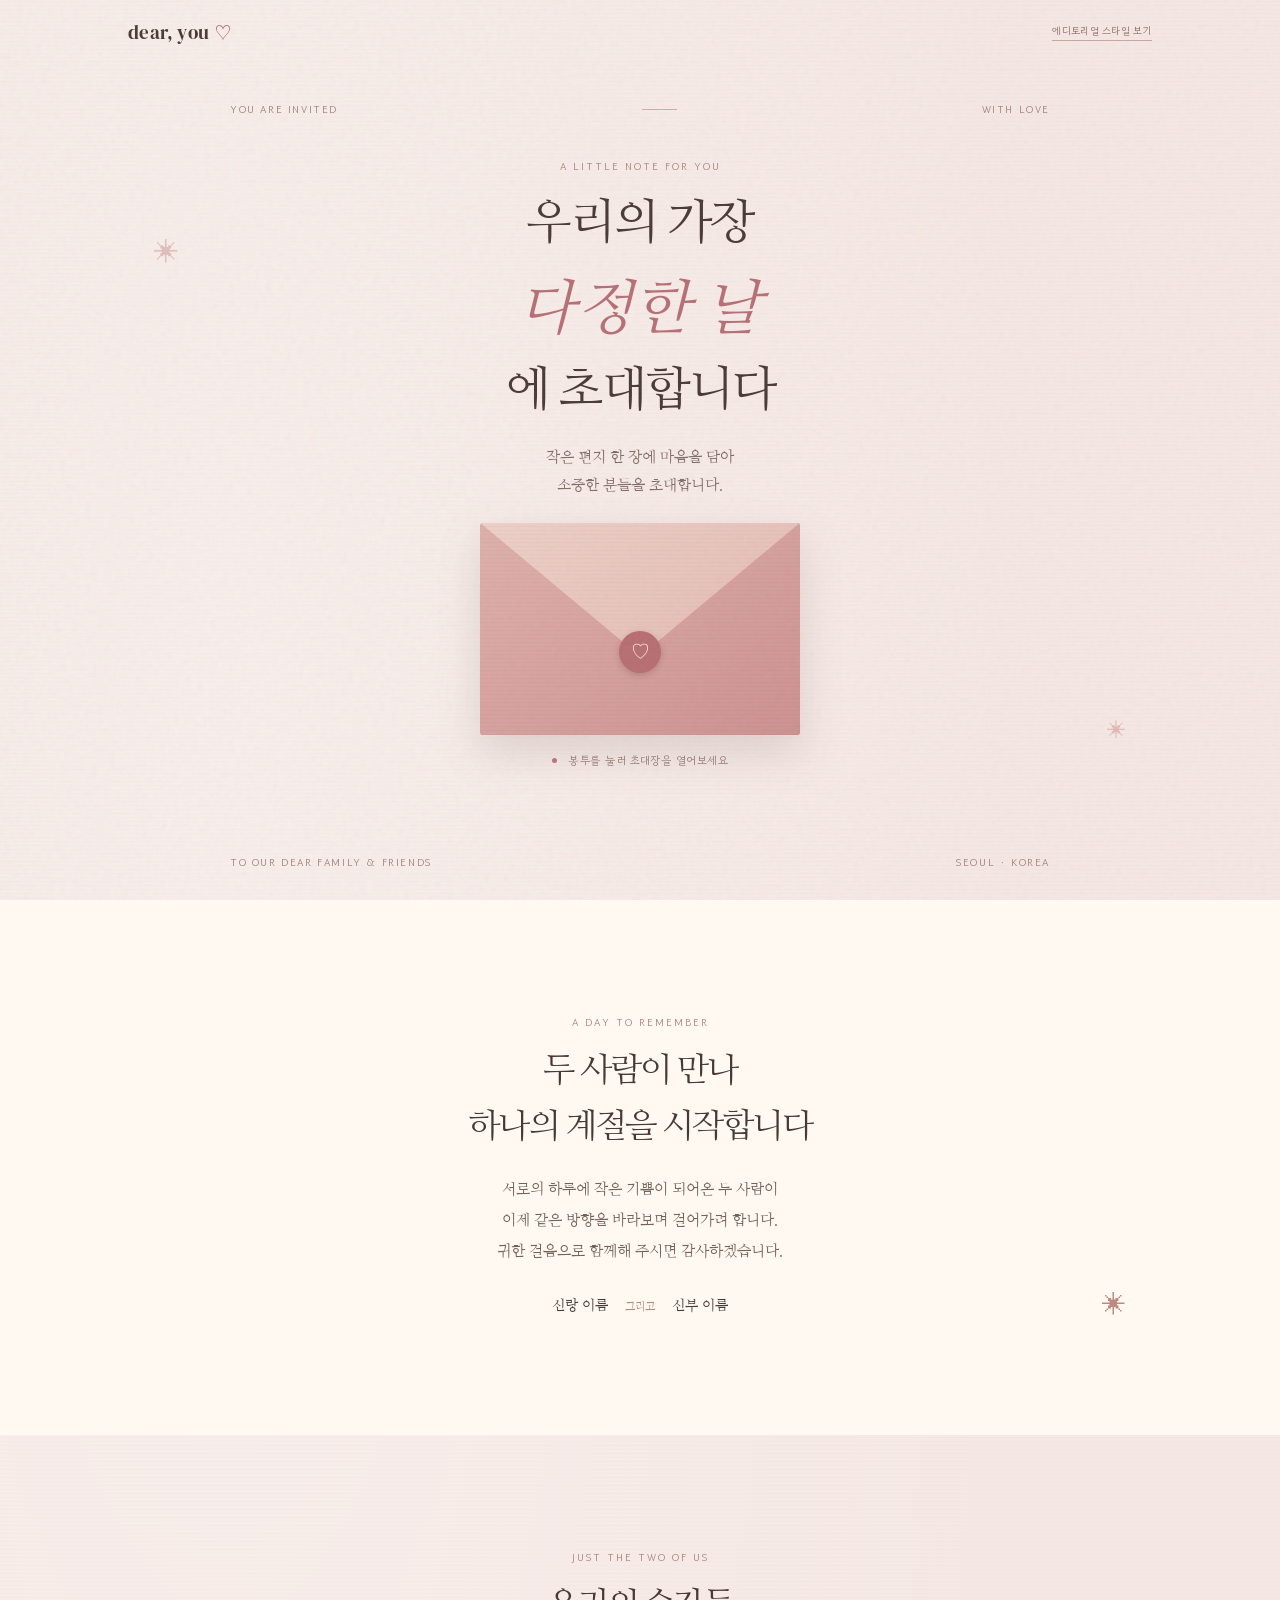
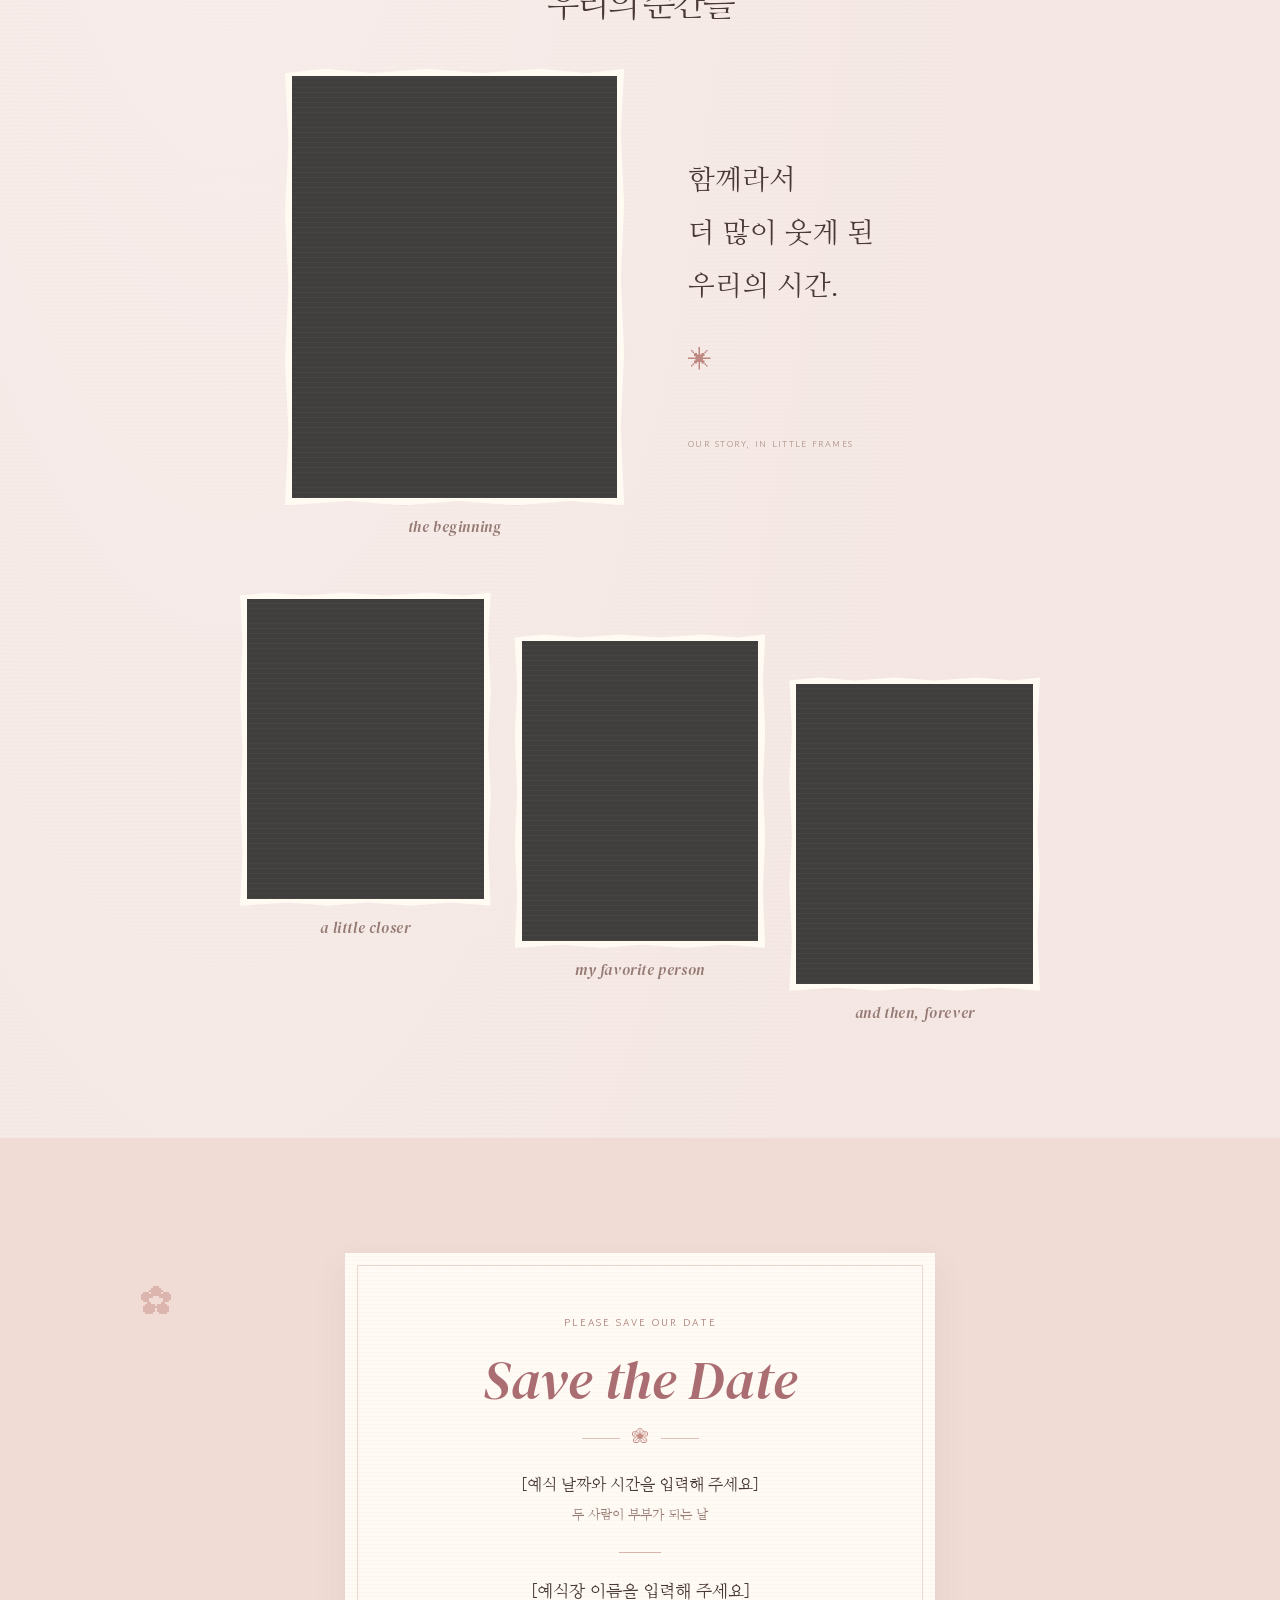
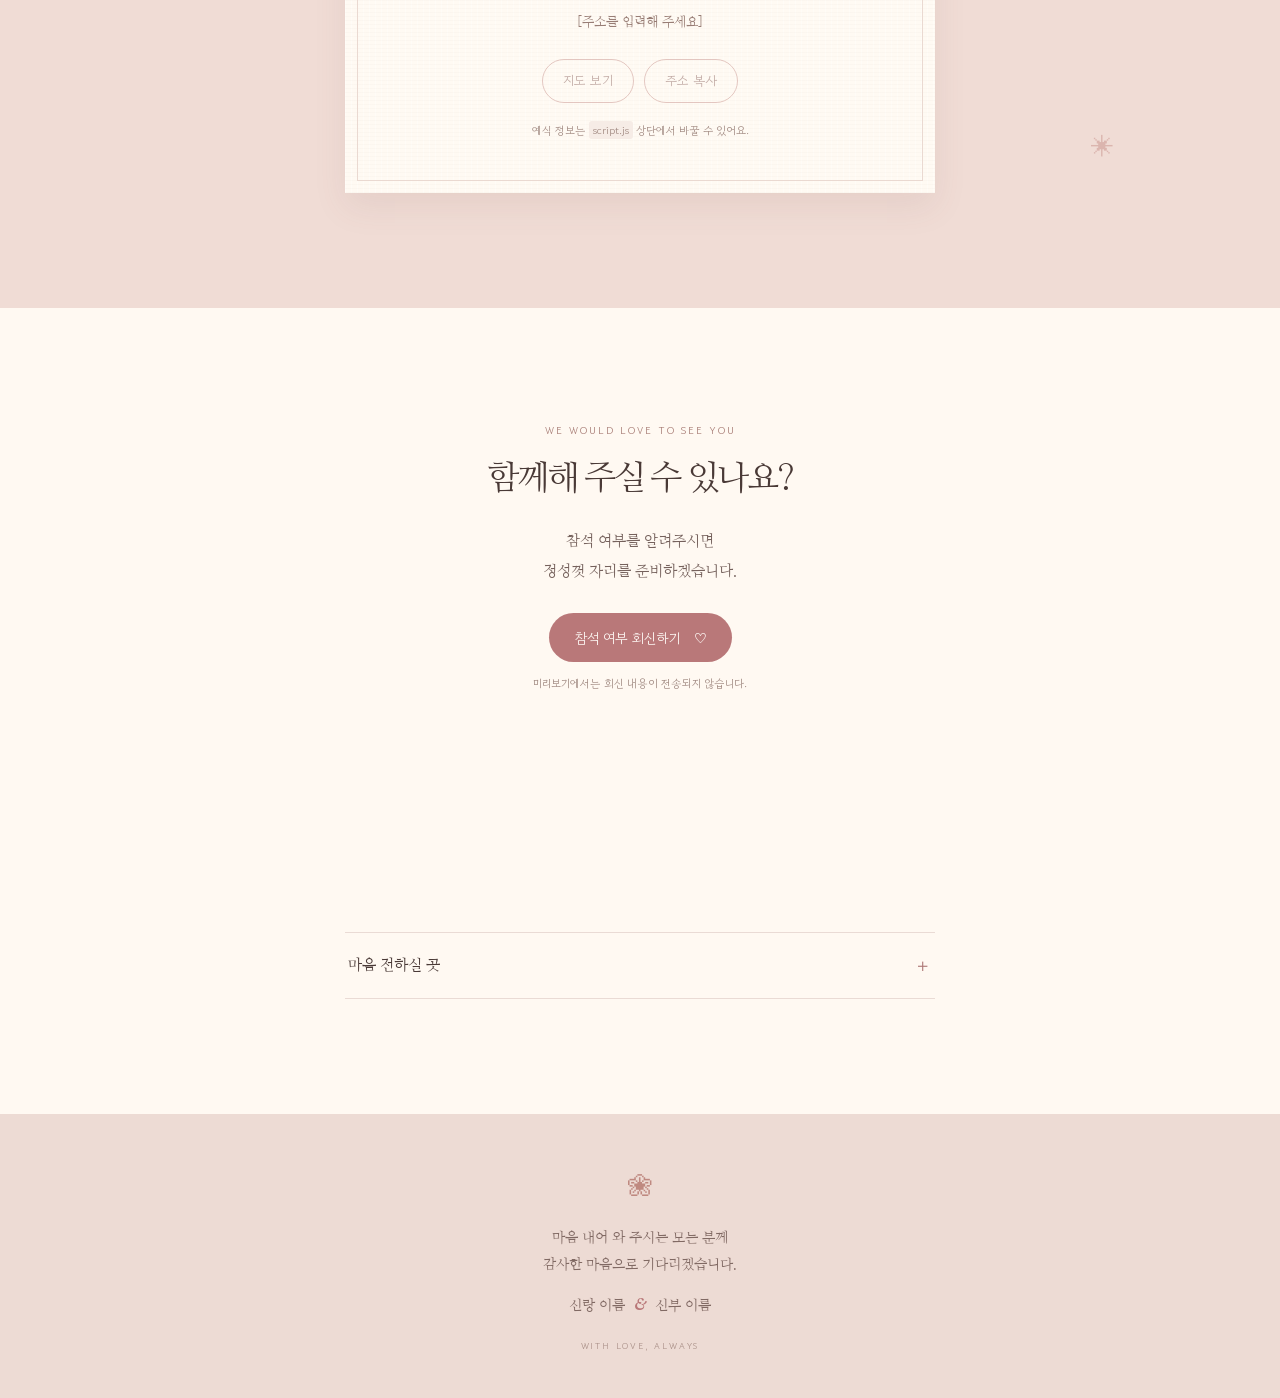
==== index.html @ 9deb5bf7 "Add wedding invitation pages" ====
<!doctype html>
<html lang="ko">
<head>
  <meta charset="utf-8">
  <meta name="viewport" content="width=device-width, initial-scale=1, viewport-fit=cover">
  <meta name="theme-color" content="#f5e8e4">
  <meta name="description" content="두 사람의 소중한 날에 초대합니다.">
  <title>우리의 결혼식에 초대합니다</title>
  <link rel="preconnect" href="https://fonts.googleapis.com">
  <link rel="preconnect" href="https://fonts.gstatic.com" crossorigin>
  <link href="https://fonts.googleapis.com/css2?family=DM+Serif+Display:ital@0;1&family=Gowun+Dodum&family=Nanum+Myeongjo:wght@400;700;800&display=swap" rel="stylesheet">
  <link rel="stylesheet" href="styles.css">
</head>
<body>
  <div class="paper-grain" aria-hidden="true"></div>
  <header class="topbar">
    <a class="wordmark" href="#top" aria-label="처음으로">dear, you <span>♡</span></a>
    <a class="style-link" href="editorial.html">에디토리얼 스타일 보기</a>
    <button class="music-toggle" type="button" aria-label="배경 음악 재생" hidden><span class="music-icon">♫</span><span class="music-label">MUSIC OFF</span></button>
  </header>

  <main id="top">
    <section class="hero" aria-labelledby="hero-title">
      <div class="hero-note"><span>YOU ARE INVITED</span><i></i><span>WITH LOVE</span></div>
      <p class="eyebrow">A LITTLE NOTE FOR YOU</p>
      <h1 id="hero-title">우리의 가장<br><em>다정한 날</em><br>에 초대합니다</h1>
      <p class="hero-copy">작은 편지 한 장에 마음을 담아<br>소중한 분들을 초대합니다.</p>

      <div class="envelope-stage">
        <button class="envelope" type="button" aria-label="봉투를 열어 초대장 보기" aria-expanded="false">
          <span class="envelope-back"></span>
          <span class="letter-card"><span class="letter-kicker">SAVE THE DATE</span><span class="letter-names">신랑 이름 <b>&</b> 신부 이름</span><span class="letter-date">날짜를 입력해 주세요</span><span class="letter-rule"></span><span class="letter-small">WE CAN'T WAIT TO SEE YOU</span></span>
          <span class="photo-scrap" aria-hidden="true"><span class="scrap-image crop crop-0"></span></span>
          <span class="envelope-front"></span>
          <span class="envelope-flap"></span>
          <span class="wax-seal" aria-hidden="true">♡</span>
        </button>
        <p class="tap-hint"><span class="tap-dot"></span> 봉투를 눌러 초대장을 열어보세요</p>
      </div>
      <div class="hero-meta"><span>TO OUR DEAR FAMILY & FRIENDS</span><span>SEOUL · KOREA</span></div>
    </section>

    <section class="intro section-pad reveal" id="invitation">
      <p class="eyebrow">A DAY TO REMEMBER</p>
      <h2>두 사람이 만나<br>하나의 계절을 시작합니다</h2>
      <p class="body-copy">서로의 하루에 작은 기쁨이 되어온 두 사람이<br class="desktop-only"> 이제 같은 방향을 바라보며 걸어가려 합니다.<br>귀한 걸음으로 함께해 주시면 감사하겠습니다.</p>
      <div class="signature"><span>신랑 이름</span><i>그리고</i><span>신부 이름</span></div>
      <span class="tiny-flower flower-one" aria-hidden="true">✳</span>
    </section>

    <section class="couple section-pad reveal" aria-label="두 사람의 사진">
      <div class="section-heading"><p class="eyebrow">JUST THE TWO OF US</p><h2>우리의 순간들</h2></div>
      <div class="photo-feature">
        <button class="photo-tile tile-one" type="button" data-photo="0" aria-label="첫 번째 사진 크게 보기"><span class="photo-frame crop crop-0"></span><span class="photo-caption">the beginning</span></button>
        <div class="photo-aside"><p>함께라서<br>더 많이 웃게 된<br>우리의 시간.</p><span class="tiny-flower" aria-hidden="true">✳</span><span class="aside-note">OUR STORY, IN LITTLE FRAMES</span></div>
      </div>
      <div class="photo-grid">
        <button class="photo-tile" type="button" data-photo="1" aria-label="두 번째 사진 크게 보기"><span class="photo-frame crop crop-1"></span><span class="photo-caption">a little closer</span></button>
        <button class="photo-tile offset" type="button" data-photo="2" aria-label="세 번째 사진 크게 보기"><span class="photo-frame crop crop-2"></span><span class="photo-caption">my favorite person</span></button>
        <button class="photo-tile photo-wide" type="button" data-photo="3" aria-label="네 번째 사진 크게 보기"><span class="photo-frame crop crop-3"></span><span class="photo-caption">and then, forever</span></button>
      </div>
    </section>

    <section class="date-section section-pad reveal" aria-labelledby="date-title">
      <div class="date-paper">
        <p class="eyebrow">PLEASE SAVE OUR DATE</p>
        <h2 id="date-title">Save the Date</h2>
        <span class="ornament-line"><i></i> ❀ <i></i></span>
        <p class="date-value">[예식 날짜와 시간을 입력해 주세요]</p>
        <p class="date-sub">두 사람이 부부가 되는 날</p>
        <div class="date-divider"></div>
        <p class="venue-name">[예식장 이름을 입력해 주세요]</p>
        <p class="venue-address">[주소를 입력해 주세요]</p>
        <div class="button-row">
          <a class="pill-button map-link" href="#" target="_blank" rel="noreferrer" aria-disabled="true">지도 보기</a>
          <button class="pill-button copy-address" type="button" disabled>주소 복사</button>
        </div>
        <p class="edit-hint">예식 정보는 <code>script.js</code> 상단에서 바꿀 수 있어요.</p>
      </div>
      <span class="floating-petal petal-a" aria-hidden="true">✿</span><span class="floating-petal petal-b" aria-hidden="true">✳</span>
    </section>

    <section class="rsvp-section section-pad reveal">
      <p class="eyebrow">WE WOULD LOVE TO SEE YOU</p>
      <h2>함께해 주실 수 있나요?</h2>
      <p class="body-copy">참석 여부를 알려주시면<br>정성껏 자리를 준비하겠습니다.</p>
      <button class="rsvp-button" type="button" id="rsvp-open">참석 여부 회신하기 <span>♡</span></button>
      <p class="demo-note">미리보기에서는 회신 내용이 전송되지 않습니다.</p>
    </section>

    <section class="account-section section-pad reveal">
      <details class="account-details">
        <summary><span>마음 전하실 곳</span><span class="plus" aria-hidden="true">＋</span></summary>
        <p>계좌 정보가 필요하면 <code>script.js</code>의 안내 문구를 수정해 추가해 주세요.</p>
      </details>
    </section>
  </main>

  <footer class="footer"><span class="footer-flower" aria-hidden="true">❀</span><p>마음 내어 와 주시는 모든 분께<br>감사한 마음으로 기다리겠습니다.</p><span class="footer-names">신랑 이름 <i>&</i> 신부 이름</span><small>WITH LOVE, ALWAYS</small></footer>

  <dialog class="rsvp-dialog" aria-labelledby="rsvp-title">
    <form method="dialog" class="dialog-card"><button class="dialog-close" aria-label="닫기">×</button><p class="eyebrow">A LITTLE REPLY</p><h2 id="rsvp-title">참석 여부를 알려주세요</h2><label>성함<input name="guest" autocomplete="name" placeholder="이름을 입력해 주세요"></label><fieldset><legend>참석 여부</legend><label class="radio-label"><input type="radio" name="attending" value="참석" checked> 참석할게요</label><label class="radio-label"><input type="radio" name="attending" value="불참"> 마음만 함께할게요</label></fieldset><label>전하고 싶은 말 <textarea name="note" rows="3" placeholder="축하 인사를 남겨주세요 (선택)"></textarea></label><button class="rsvp-button dialog-submit" value="submit">미리보기 회신 확인</button><p class="dialog-demo">데모 화면입니다. 작성한 내용은 저장되거나 전송되지 않아요.</p></form>
  </dialog>

  <dialog class="lightbox" aria-label="사진 크게 보기"><button class="lightbox-close" aria-label="사진 닫기">×</button><div class="lightbox-photo crop" aria-hidden="true"></div><p class="lightbox-caption"></p></dialog>
  <div class="toast" role="status" aria-live="polite"></div>
  <script src="script.js"></script>
</body>
</html>
---- styles.css ----
:root{--rose:#d8a7a6;--rose-deep:#bb777a;--rose-light:#f5e8e4;--paper:#fffaf3;--ink:#493936;--muted:#8d7770;--line:#e8d4cc;--serif:"Nanum Myeongjo","Gowun Batang",Georgia,serif;--sans:"Gowun Dodum",sans-serif;--display:"DM Serif Display","Nanum Myeongjo",Georgia,serif}*{box-sizing:border-box}html{scroll-behavior:smooth;scroll-padding-top:80px}body{margin:0;background:var(--rose-light);color:var(--ink);font-family:var(--serif);font-size:16px;line-height:1.8;overflow-x:hidden}.paper-grain{position:fixed;inset:0;z-index:10;pointer-events:none;opacity:.12;background-image:url("data:image/svg+xml,%3Csvg viewBox='0 0 180 180' xmlns='http://www.w3.org/2000/svg'%3E%3Cfilter id='n'%3E%3CfeTurbulence type='fractalNoise' baseFrequency='.8' numOctaves='3' stitchTiles='stitch'/%3E%3C/filter%3E%3Crect width='100%25' height='100%25' filter='url(%23n)' opacity='.25'/%3E%3C/svg%3E")}.topbar{height:64px;max-width:1080px;margin:auto;padding:0 28px;display:flex;align-items:center;justify-content:space-between}.wordmark{color:var(--ink);text-decoration:none;font-family:var(--display);font-size:19px;letter-spacing:.02em}.wordmark span{color:var(--rose-deep)}.music-toggle{background:none;border:0;color:var(--ink);font:11px var(--sans);letter-spacing:.1em;cursor:pointer}.music-icon{font-size:17px;margin-right:7px}.hero{min-height:calc(100svh - 64px);padding:52px 24px 30px;display:flex;align-items:center;flex-direction:column;text-align:center;position:relative;overflow:hidden}.hero:before,.hero:after{content:"✳";position:absolute;color:#c78683;opacity:.45;font-size:25px}.hero:before{top:20%;left:12%}.hero:after{right:12%;bottom:18%;font-size:19px}.hero-note,.hero-meta{width:min(100%,820px);display:flex;justify-content:space-between;color:#9b7973;font:10px var(--sans);letter-spacing:.16em}.hero-note i{width:35px;border-bottom:1px solid #d3aaa2;align-self:center}.eyebrow{margin:0 0 13px;color:#a77c75;font:10px var(--sans);letter-spacing:.2em}.hero>.eyebrow{margin-top:42px}.hero h1{font-size:clamp(29px,5vw,48px);font-weight:400;line-height:1.55;margin:0;letter-spacing:-.055em}.hero h1 em{font-family:var(--display);font-weight:400;color:#b66f75;font-size:1.25em;letter-spacing:.01em}.hero-copy{font-size:15px;color:#816b65;margin:15px 0 22px;line-height:1.9}.envelope-stage{width:min(100%,420px);perspective:1000px}.envelope{width:min(82vw,320px);height:212px;margin:auto;position:relative;display:block;background:none;border:0;padding:0;cursor:pointer;filter:drop-shadow(0 17px 21px rgba(88,53,47,.15));transform-style:preserve-3d}.envelope-back,.envelope-front,.envelope-flap,.letter-card{position:absolute;inset:0;border-radius:3px}.envelope-back{background:#dcaeaa}.envelope-back:after{content:"";position:absolute;inset:9px;border:1px solid rgba(255,250,243,.48)}.envelope-front{background:#d49d9c;clip-path:none;z-index:3;transition:transform .65s ease,opacity .45s}.envelope-flap{background:#e8c2ba;clip-path:polygon(0 0,100% 0,50% 63%);transform-origin:top;transition:transform .95s cubic-bezier(.2,.75,.2,1);z-index:4;backface-visibility:hidden}.letter-card{inset:10px 12px 17px;background:var(--paper);display:flex;align-items:center;justify-content:center;flex-direction:column;z-index:2;transition:transform 1.2s cubic-bezier(.2,.75,.2,1);box-shadow:0 2px 6px #79565215}.letter-card:before{content:"";position:absolute;inset:9px;border:1px solid #ead8cf}.letter-kicker,.letter-small{font:9px var(--sans);letter-spacing:.2em;color:#a77c75}.letter-names{font-size:20px;margin:10px 0 3px}.letter-names b{font-family:var(--display);font-weight:400;color:var(--rose-deep);padding:0 6px}.letter-date{font-size:12px;color:#8d7770}.letter-small{margin-top:10px;font-size:8px}.wax-seal{position:absolute;z-index:5;left:50%;top:61%;transform:translate(-50%,-50%);width:42px;height:42px;border-radius:50%;display:grid;place-items:center;background:#b76e72;color:#f7e1d7;box-shadow:0 2px 6px #633d3a45;font-size:19px;transition:opacity .3s,transform .6s}.envelope.is-open .envelope-flap{transform:rotateX(180deg);z-index:1}.envelope.is-open .envelope-front{transform:translateY(90%);opacity:0}.envelope.is-open .letter-card{transform:translateY(-115px);transition-delay:.35s}.envelope.is-open .wax-seal{opacity:0;transform:translate(-50%,-50%) scale(.5)}.tap-hint{margin:17px 0 0;font:11px var(--sans);color:#967a73;letter-spacing:.04em}.tap-dot{display:inline-block;width:5px;height:5px;border-radius:50%;background:#bb777a;margin:0 8px 2px 0;animation:pulse 1.8s infinite}.hero-meta{margin-top:auto;padding-top:28px}.section-pad{padding:100px 24px}.intro{text-align:center;background:#fff9f2;position:relative}.intro h2,.section-heading h2,.rsvp-section h2{font-size:clamp(23px,4vw,34px);font-weight:400;line-height:1.65;letter-spacing:-.06em;margin:0 0 20px}.body-copy{color:#75615c;font-size:15px;line-height:2.05;margin:0}.signature{display:flex;justify-content:center;gap:17px;align-items:center;margin-top:27px;font-size:14px}.signature i{font-style:normal;color:#b58a81;font-size:11px}.tiny-flower{color:#bd8981;font-size:24px}.flower-one{position:absolute;right:12%;bottom:20%}.couple{max-width:950px;margin:auto}.section-heading{text-align:center;margin-bottom:35px}.photo-feature{display:grid;grid-template-columns:1.05fr .95fr;align-items:center;gap:9%;max-width:710px;margin:0 auto 55px}.photo-tile{border:0;background:none;padding:0;text-align:left;color:inherit;cursor:zoom-in;min-width:0}.photo-frame{display:block;aspect-ratio:4/5.15;overflow:hidden;background-color:#403f3d;box-shadow:0 8px 22px #664a4520;transition:transform .55s cubic-bezier(.2,.75,.2,1),box-shadow .55s}.photo-tile:hover .photo-frame{transform:translateY(-5px) rotate(-.5deg);box-shadow:0 14px 28px #664a4530}.crop{background-image:url("assets/couple-booth.png");background-repeat:no-repeat;background-size:220% 241%}.crop-0{background-position:7% 11%}.crop-1{background-position:93% 11%}.crop-2{background-position:7% 91%}.crop-3{background-position:93% 91%}.photo-caption{display:block;text-align:center;padding-top:11px;color:#957a74;font:italic 15px var(--display);letter-spacing:.04em}.photo-aside{position:relative;align-self:center;padding:25px 0}.photo-aside p{font-size:clamp(20px,3vw,28px);line-height:1.9;margin:0}.photo-aside .tiny-flower{display:block;margin-top:26px}.aside-note{display:block;margin-top:55px;color:#a78b82;font:9px var(--sans);letter-spacing:.14em}.photo-grid{display:grid;grid-template-columns:1fr 1fr 1fr;gap:24px;align-items:start;max-width:800px;margin:auto}.photo-grid .photo-frame{aspect-ratio:4/5}.photo-grid .offset{margin-top:42px}.photo-grid .photo-wide{margin-top:85px}.date-section{position:relative;background:#f0dcd5;overflow:hidden}.date-paper{max-width:590px;margin:auto;padding:60px 25px 55px;text-align:center;background:var(--paper);position:relative;box-shadow:0 14px 32px #77514917}.date-paper:before{content:"";position:absolute;inset:12px;border:1px solid #ead9d1;pointer-events:none}.date-paper .eyebrow{margin-top:2px}.date-paper h2{font:italic clamp(35px,7vw,54px) var(--display);color:#aa6d72;margin:0 0 6px}.ornament-line{display:flex;justify-content:center;align-items:center;gap:12px;color:#c38c84;font-size:17px}.ornament-line i{width:38px;border-top:1px solid #dec2b9}.date-value{font-size:16px;margin:18px 0 4px}.date-sub{font-size:13px;color:#987d75;margin:0}.date-divider{width:42px;border-top:1px solid #d8b6ad;margin:24px auto}.venue-name{font-size:17px;margin:0 0 4px}.venue-address{font-size:13px;color:#987d75;margin:0}.button-row{display:flex;justify-content:center;gap:10px;margin:24px 0 0}.pill-button{display:inline-grid;place-items:center;min-height:44px;padding:0 20px;border:1px solid #c8948e;border-radius:99px;background:transparent;color:#875f5b;font:13px var(--sans);text-decoration:none;cursor:pointer}.pill-button:hover:not(:disabled){background:#f5e8e4}.pill-button:disabled,.pill-button[aria-disabled=true]{opacity:.5;cursor:not-allowed}.pill-button[aria-disabled=true]{pointer-events:none}.edit-hint{margin:19px 0 0;color:#a38c84;font:11px var(--sans)}code{font:inherit;background:#f6ece6;padding:1px 4px;border-radius:3px}.floating-petal{position:absolute;color:#c28780;opacity:.45;font-size:32px}.petal-a{left:11%;top:18%}.petal-b{right:13%;bottom:18%;font-size:23px}.rsvp-section{text-align:center;background:#fff9f2}.rsvp-section .body-copy{margin:0 auto 25px}.rsvp-button{min-height:49px;padding:0 25px;border:0;border-radius:99px;background:#b97879;color:#fffaf6;font:14px var(--sans);cursor:pointer;transition:background .2s,transform .2s}.rsvp-button:hover{background:#a7656c;transform:translateY(-2px)}.rsvp-button span{padding-left:9px}.demo-note,.dialog-demo{font:11px var(--sans);color:#a18a82;margin-top:13px}.account-section{padding-top:0;background:#fff9f2}.account-details{max-width:590px;margin:auto;border-top:1px solid #eadbd5;border-bottom:1px solid #eadbd5}.account-details summary{list-style:none;display:flex;justify-content:space-between;align-items:center;padding:18px 3px;cursor:pointer;font-size:15px}.account-details summary::-webkit-details-marker{display:none}.account-details .plus{color:#ad7775;font:20px var(--sans);transition:transform .25s}.account-details[open] .plus{transform:rotate(45deg)}.account-details p{margin:0;padding:0 3px 20px;color:#806d66;font-size:14px}.footer{text-align:center;padding:52px 24px 45px;background:#eddbd4;color:#806963}.footer-flower{display:block;color:#bf8980;font-size:25px}.footer p{font-size:14px;line-height:1.9}.footer-names{display:block;margin-top:14px;font-size:14px}.footer-names i{font:italic 17px var(--display);color:#b97879;padding:0 5px}.footer small{display:block;margin-top:20px;font:9px var(--sans);letter-spacing:.2em;color:#a68c84}.reveal{opacity:0;transform:translateY(22px);transition:opacity .8s ease,transform .8s cubic-bezier(.2,.7,.25,1)}.reveal.visible{opacity:1;transform:none}.rsvp-dialog,.lightbox{border:0;padding:0;background:transparent;max-width:min(92vw,480px);width:100%;overflow:visible}.rsvp-dialog::backdrop,.lightbox::backdrop{background:#332522a8;backdrop-filter:blur(4px)}.dialog-card{background:var(--paper);padding:38px 30px 28px;position:relative;box-shadow:0 20px 60px #20110f45}.dialog-card h2{text-align:center;font-size:23px;font-weight:400;margin:0 0 24px}.dialog-card>.eyebrow{text-align:center}.dialog-close,.lightbox-close{position:absolute;right:15px;top:10px;border:0;background:none;color:#856c66;font-size:28px;cursor:pointer}.dialog-card>label{display:block;font-size:13px;color:#785f59;margin:14px 0}.dialog-card input:not([type=radio]),.dialog-card textarea{display:block;width:100%;margin-top:7px;border:1px solid #e3d0c8;background:#fffdf9;padding:12px;font:14px var(--sans);color:var(--ink);border-radius:2px}.dialog-card fieldset{border:0;padding:0;margin:16px 0}.dialog-card legend{font-size:13px;margin-bottom:8px}.radio-label{font:13px var(--sans);margin-right:15px;white-space:nowrap}.radio-label input{accent-color:#b97879}.dialog-submit{width:100%;margin-top:7px}.dialog-demo{text-align:center;margin-bottom:0}.lightbox{max-width:min(88vw,520px);color:#fff;text-align:center}.lightbox-photo{aspect-ratio:4/5.15;box-shadow:0 10px 50px #0007}.lightbox-close{color:white;right:-8px;top:-42px}.lightbox-caption{font:italic 18px var(--display);margin:11px 0}.toast{position:fixed;z-index:20;bottom:24px;left:50%;transform:translate(-50%,12px);background:#4e3a37;color:#fff8f2;padding:10px 17px;border-radius:99px;font:13px var(--sans);opacity:0;pointer-events:none;transition:.25s}.toast.show{opacity:1;transform:translate(-50%,0)}
@keyframes pulse{50%{opacity:.35;transform:scale(.75)}}
@media(min-width:900px){.hero{padding-top:38px}.section-pad{padding-top:115px;padding-bottom:115px}}
@media(max-width:600px){.topbar{height:56px;padding:0 20px}.hero{min-height:calc(100svh - 56px);padding:28px 18px 20px}.hero-note,.hero-meta{font-size:8px;letter-spacing:.12em}.hero>.eyebrow{margin-top:31px}.hero h1{font-size:30px}.hero-copy{font-size:14px;margin:12px 0 19px}.envelope{height:190px;width:min(83vw,300px)}.envelope.is-open .letter-card{transform:translateY(-105px)}.hero:before{left:5%;top:22%}.hero:after{right:7%;bottom:16%}.section-pad{padding:76px 22px}.intro h2,.section-heading h2,.rsvp-section h2{font-size:25px}.body-copy{font-size:14px}.photo-feature{grid-template-columns:1fr .8fr;gap:8%;margin-bottom:38px}.photo-aside{padding:8px 0}.photo-aside p{font-size:19px}.aside-note{font-size:8px;letter-spacing:.08em;margin-top:37px}.photo-grid{gap:12px}.photo-grid .offset{margin-top:24px}.photo-grid .photo-wide{margin-top:53px}.photo-caption{font-size:13px;padding-top:8px}.date-section{padding-left:18px;padding-right:18px}.date-paper{padding:49px 21px 43px}.date-value{font-size:14px}.venue-name{font-size:15px}.floating-petal{font-size:22px}.petal-a{left:4%}.petal-b{right:4%}.rsvp-section{padding-bottom:58px}.account-section{padding-top:0}.dialog-card{padding:35px 22px 25px}.radio-label{margin-right:7px;font-size:12px}}
@media(prefers-reduced-motion:reduce){*,*::before,*::after{scroll-behavior:auto!important;animation-duration:.01ms!important;animation-iteration-count:1!important;transition-duration:.01ms!important}.reveal{opacity:1;transform:none}}

/* Paper stock, rough print edges, and the little photo keepsake */
.paper-grain{opacity:.22}
body{background-image:radial-gradient(ellipse at 18% 16%,rgba(255,255,255,.28),transparent 55%),repeating-linear-gradient(0deg,rgba(135,96,85,.018) 0 1px,transparent 1px 4px)}
.envelope-back{background-color:#dcaeaa;background-image:repeating-linear-gradient(0deg,rgba(108,71,67,.035) 0 1px,transparent 1px 4px),linear-gradient(145deg,#e5beb8,#d39b98)}
.envelope-front{background-color:#d49d9c;background-image:repeating-linear-gradient(0deg,rgba(108,71,67,.035) 0 1px,transparent 1px 4px),linear-gradient(145deg,#dfb0ac,#cc918f)}
.envelope-flap{background-image:repeating-linear-gradient(0deg,rgba(108,71,67,.035) 0 1px,transparent 1px 4px),linear-gradient(145deg,#edd0c7,#e1b5af)}
.letter-card,.date-paper{background-color:var(--paper);background-image:repeating-linear-gradient(0deg,rgba(123,88,77,.025) 0 1px,transparent 1px 4px),repeating-linear-gradient(90deg,rgba(255,255,255,.35) 0 1px,transparent 1px 6px)}
.photo-frame{position:relative;border:7px solid #fffaf2;clip-path:polygon(0 1%,12% 0,26% 1%,42% 0,58% 1%,75% 0,89% 1%,100% 0,99% 15%,100% 31%,99% 48%,100% 65%,99% 82%,100% 100%,84% 99%,68% 100%,51% 99%,35% 100%,19% 99%,0 100%,1% 83%,0 67%,1% 50%,0 33%,1% 17%)}
.photo-frame::after{content:"";position:absolute;inset:0;pointer-events:none;opacity:.16;background:repeating-linear-gradient(0deg,rgba(255,248,231,.18) 0 1px,transparent 1px 5px);mix-blend-mode:screen}
.photo-scrap{position:absolute;z-index:6;left:35%;top:20px;width:114px;height:142px;padding:7px;background-color:#fffaf1;background-image:repeating-linear-gradient(0deg,rgba(123,88,77,.035) 0 1px,transparent 1px 4px);clip-path:polygon(2% 1%,17% 0,31% 2%,45% 0,59% 1%,74% 0,100% 1%,98% 16%,100% 31%,98% 47%,100% 63%,98% 79%,100% 100%,83% 98%,67% 100%,51% 98%,35% 100%,19% 98%,0 100%,2% 83%,0 67%,2% 51%,0 35%,2% 18%);opacity:0;transform:translate(-50%,34px) rotate(-7deg) scale(.76);transition:opacity .45s ease,transform .85s cubic-bezier(.2,.75,.2,1);pointer-events:none}
.scrap-image{display:block;width:100%;height:100%;clip-path:polygon(2% 1%,17% 0,31% 2%,45% 0,59% 1%,74% 0,100% 1%,98% 16%,100% 31%,98% 47%,100% 63%,98% 79%,100% 100%,83% 98%,67% 100%,51% 98%,35% 100%,19% 98%,0 100%,2% 83%,0 67%,2% 51%,0 35%,2% 18%);filter:sepia(.08) contrast(.96)}
.envelope.is-open .photo-scrap{opacity:1;transform:translate(-50%,-69px) rotate(-7deg) scale(1);transition-delay:.48s}
@media(max-width:600px){.photo-scrap{width:102px;height:128px;left:35%;top:17px}.envelope.is-open .photo-scrap{transform:translate(-50%,-63px) rotate(-7deg) scale(1)}}
.style-link{font:10px var(--sans);letter-spacing:.03em;text-decoration:none;color:#916a64;border-bottom:1px solid #c9a8a0;padding-bottom:2px}.style-link:hover{color:#a82d31}
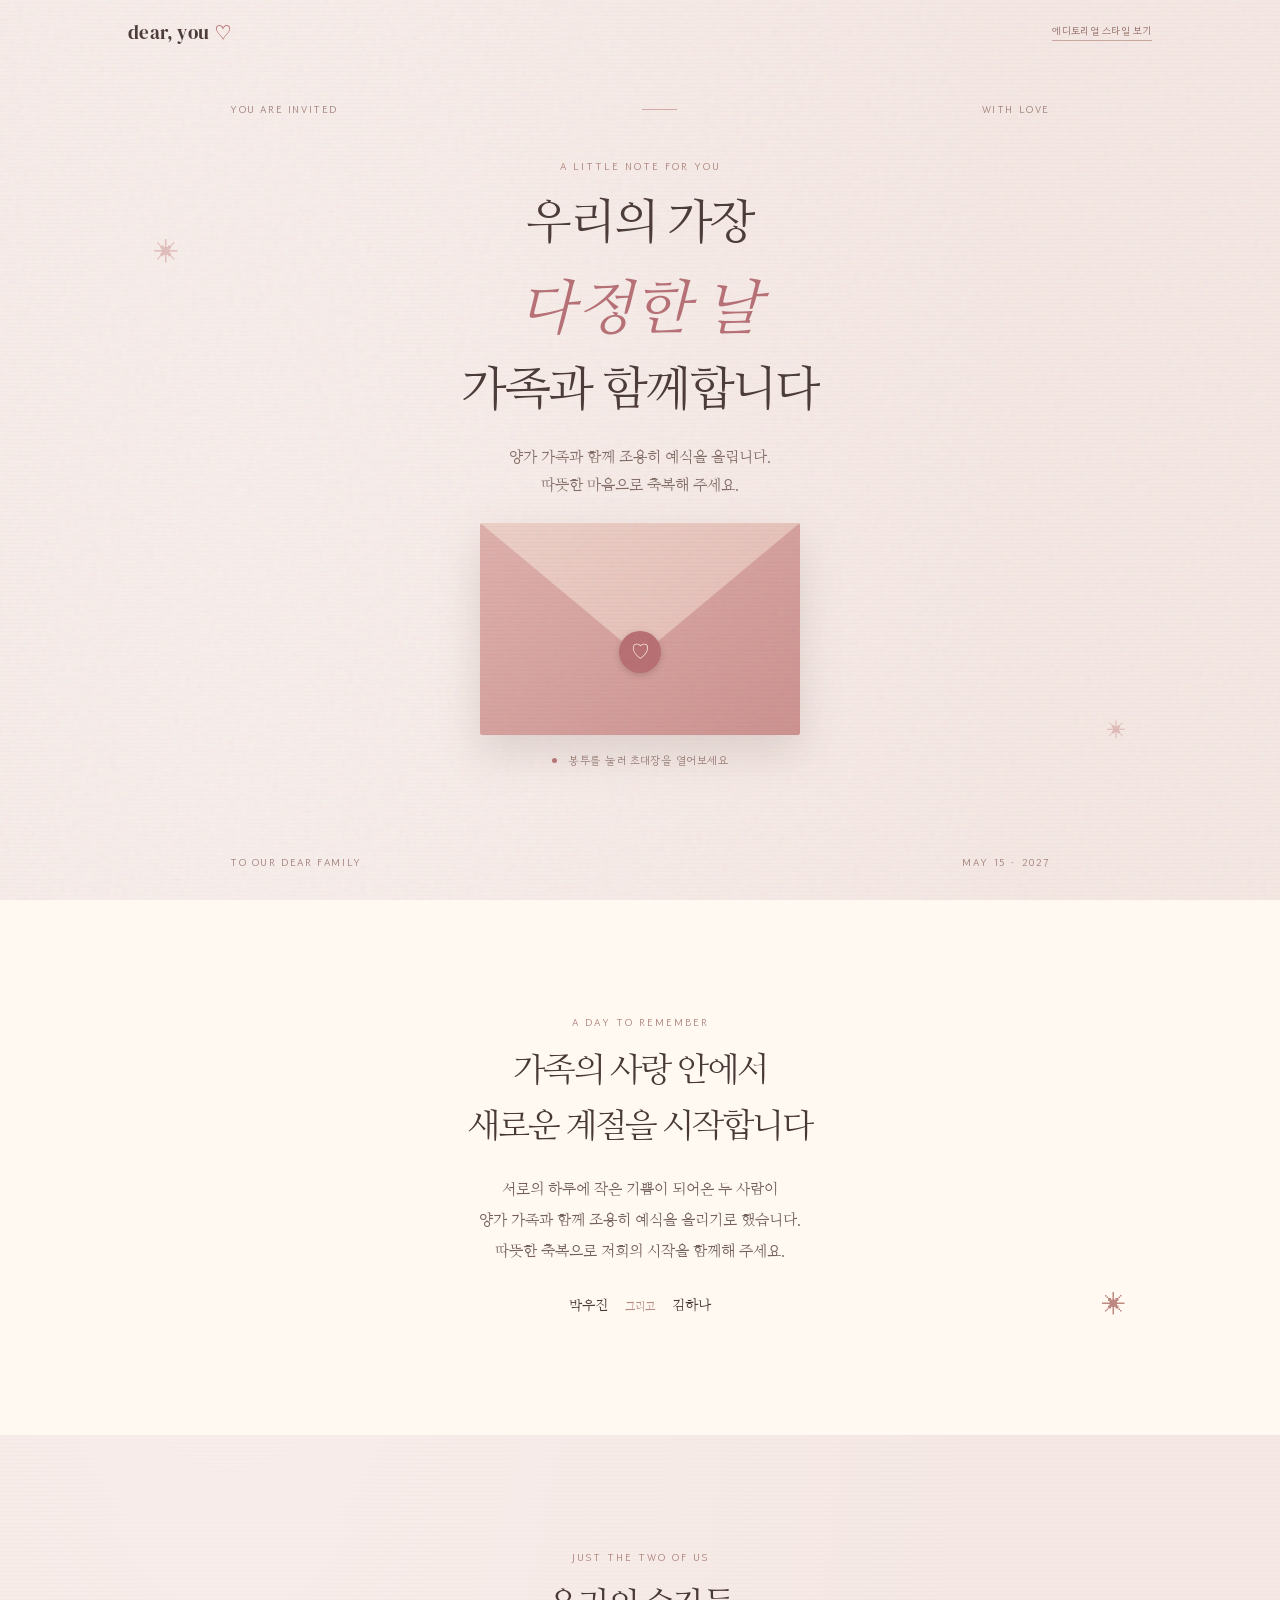
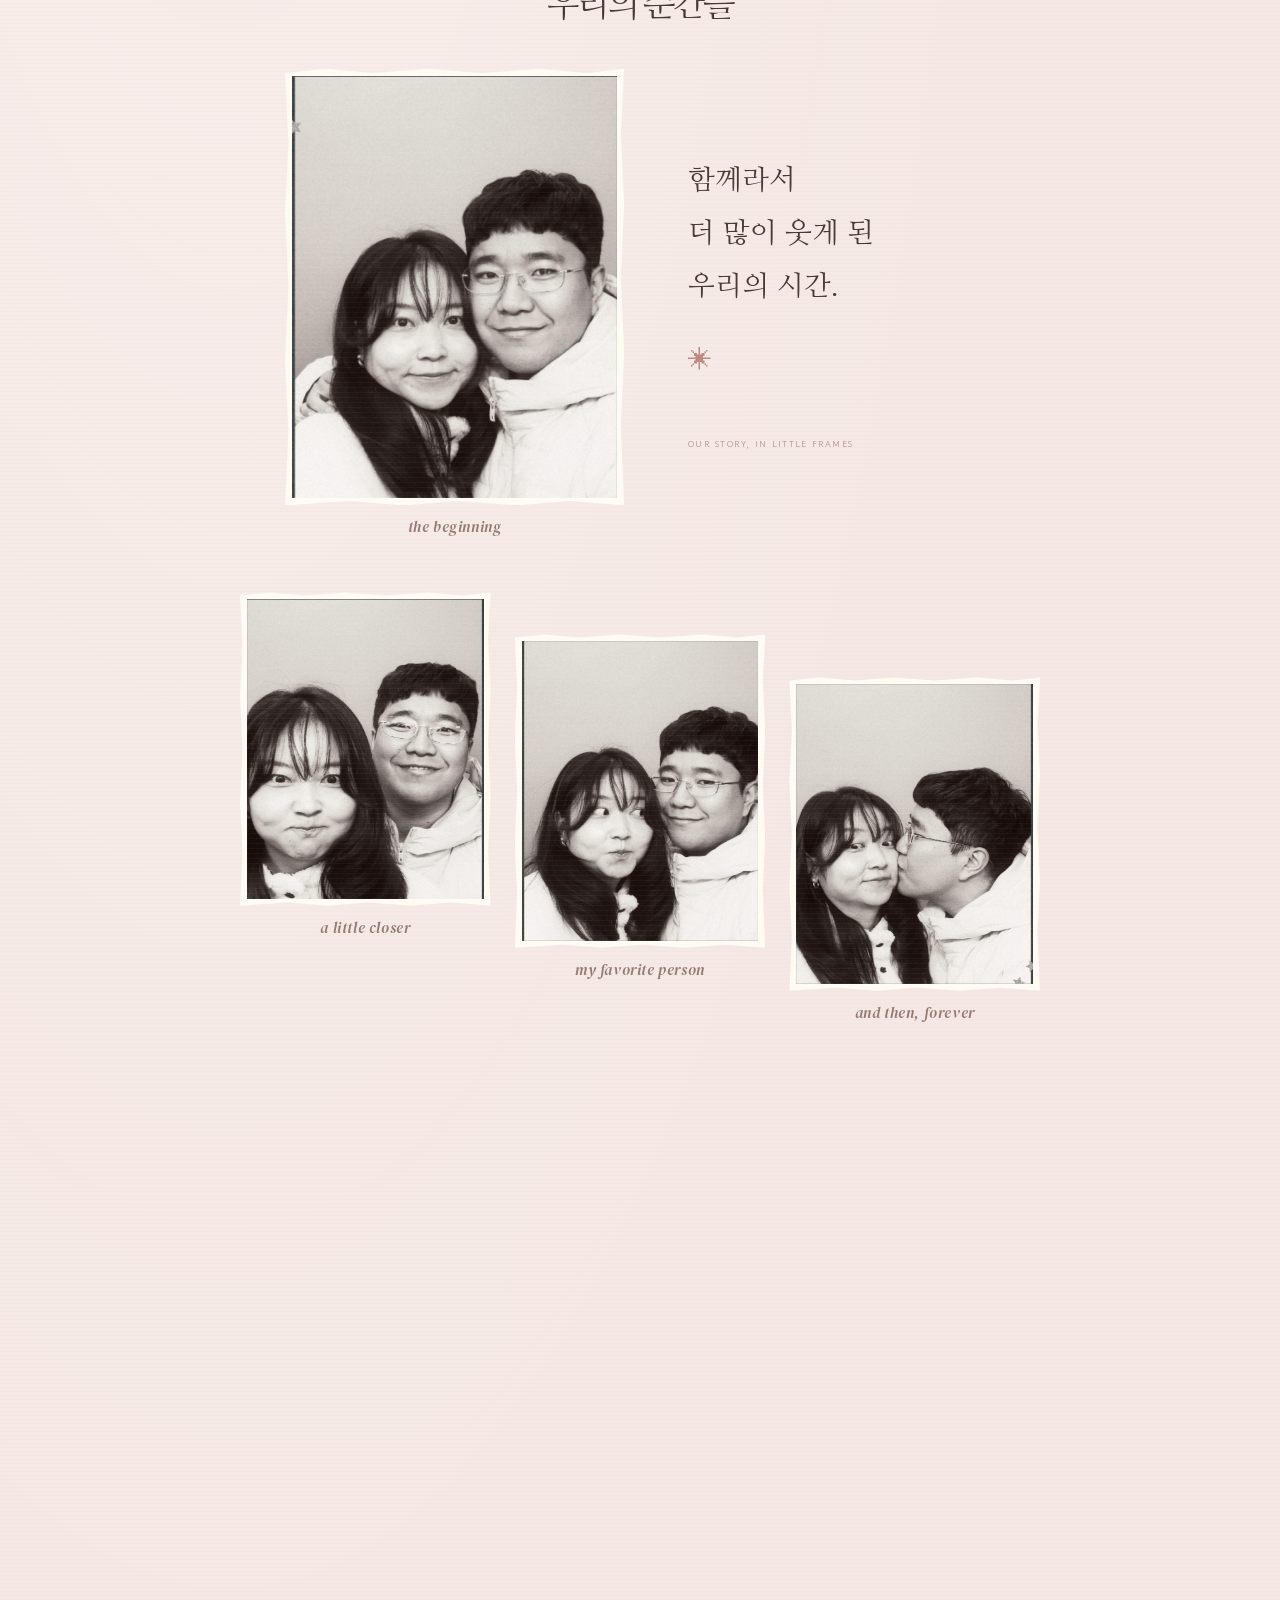
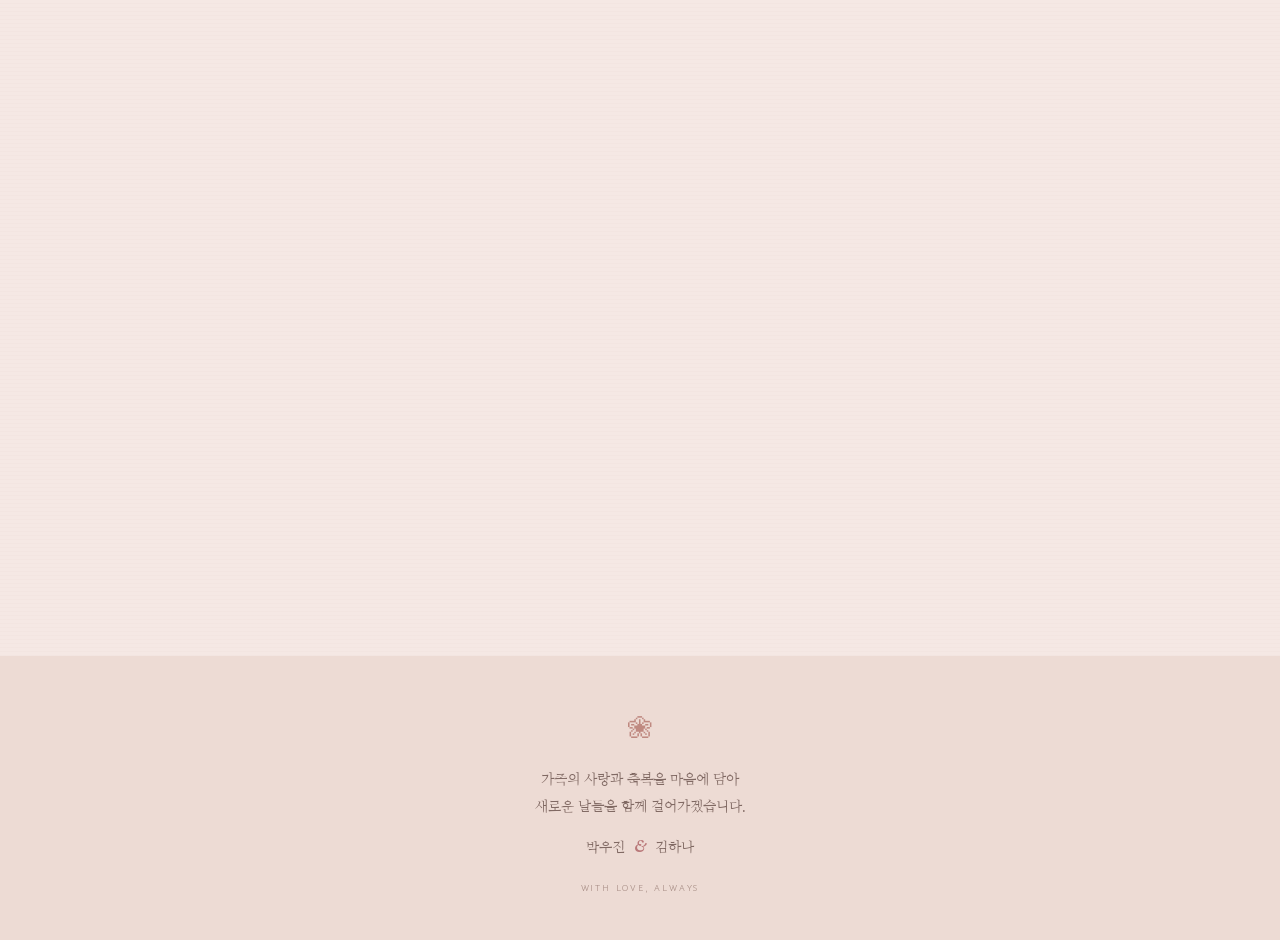
==== commit c2297eb4: "Personalize invitation for family wedding" ====
--- a/index.html
+++ b/index.html
@@ -4,8 +4,8 @@
   <meta charset="utf-8">
   <meta name="viewport" content="width=device-width, initial-scale=1, viewport-fit=cover">
   <meta name="theme-color" content="#f5e8e4">
-  <meta name="description" content="두 사람의 소중한 날에 초대합니다.">
-  <title>우리의 결혼식에 초대합니다</title>
+  <meta name="description" content="박우진과 김하나, 양가 가족과 함께하는 작은 결혼식의 기록입니다.">
+  <title>박우진과 김하나의 결혼식</title>
   <link rel="preconnect" href="https://fonts.googleapis.com">
   <link rel="preconnect" href="https://fonts.gstatic.com" crossorigin>
   <link href="https://fonts.googleapis.com/css2?family=DM+Serif+Display:ital@0;1&family=Gowun+Dodum&family=Nanum+Myeongjo:wght@400;700;800&display=swap" rel="stylesheet">
@@ -23,13 +23,13 @@
     <section class="hero" aria-labelledby="hero-title">
       <div class="hero-note"><span>YOU ARE INVITED</span><i></i><span>WITH LOVE</span></div>
       <p class="eyebrow">A LITTLE NOTE FOR YOU</p>
-      <h1 id="hero-title">우리의 가장<br><em>다정한 날</em><br>에 초대합니다</h1>
-      <p class="hero-copy">작은 편지 한 장에 마음을 담아<br>소중한 분들을 초대합니다.</p>
+      <h1 id="hero-title">우리의 가장<br><em>다정한 날</em><br>가족과 함께합니다</h1>
+      <p class="hero-copy">양가 가족과 함께 조용히 예식을 올립니다.<br>따뜻한 마음으로 축복해 주세요.</p>
 
       <div class="envelope-stage">
         <button class="envelope" type="button" aria-label="봉투를 열어 초대장 보기" aria-expanded="false">
           <span class="envelope-back"></span>
-          <span class="letter-card"><span class="letter-kicker">SAVE THE DATE</span><span class="letter-names">신랑 이름 <b>&</b> 신부 이름</span><span class="letter-date">날짜를 입력해 주세요</span><span class="letter-rule"></span><span class="letter-small">WE CAN'T WAIT TO SEE YOU</span></span>
+          <span class="letter-card"><span class="letter-kicker">SAVE THE DATE</span><span class="letter-names">박우진 <b>&</b> 김하나</span><span class="letter-date">2027년 5월 15일</span><span class="letter-rule"></span><span class="letter-small">WITH OUR DEAREST FAMILY</span></span>
           <span class="photo-scrap" aria-hidden="true"><span class="scrap-image crop crop-0"></span></span>
           <span class="envelope-front"></span>
           <span class="envelope-flap"></span>
@@ -37,14 +37,14 @@
         </button>
         <p class="tap-hint"><span class="tap-dot"></span> 봉투를 눌러 초대장을 열어보세요</p>
       </div>
-      <div class="hero-meta"><span>TO OUR DEAR FAMILY & FRIENDS</span><span>SEOUL · KOREA</span></div>
+        <div class="hero-meta"><span>TO OUR DEAR FAMILY</span><span>MAY 15 · 2027</span></div>
     </section>
 
     <section class="intro section-pad reveal" id="invitation">
       <p class="eyebrow">A DAY TO REMEMBER</p>
-      <h2>두 사람이 만나<br>하나의 계절을 시작합니다</h2>
-      <p class="body-copy">서로의 하루에 작은 기쁨이 되어온 두 사람이<br class="desktop-only"> 이제 같은 방향을 바라보며 걸어가려 합니다.<br>귀한 걸음으로 함께해 주시면 감사하겠습니다.</p>
-      <div class="signature"><span>신랑 이름</span><i>그리고</i><span>신부 이름</span></div>
+      <h2>가족의 사랑 안에서<br>새로운 계절을 시작합니다</h2>
+      <p class="body-copy">서로의 하루에 작은 기쁨이 되어온 두 사람이<br class="desktop-only"> 양가 가족과 함께 조용히 예식을 올리기로 했습니다.<br>따뜻한 축복으로 저희의 시작을 함께해 주세요.</p>
+      <div class="signature"><span>박우진</span><i>그리고</i><span>김하나</span></div>
       <span class="tiny-flower flower-one" aria-hidden="true">✳</span>
     </section>
 
@@ -66,41 +66,23 @@
         <p class="eyebrow">PLEASE SAVE OUR DATE</p>
         <h2 id="date-title">Save the Date</h2>
         <span class="ornament-line"><i></i> ❀ <i></i></span>
-        <p class="date-value">[예식 날짜와 시간을 입력해 주세요]</p>
-        <p class="date-sub">두 사람이 부부가 되는 날</p>
+        <p class="date-value">2027년 5월 15일</p>
+        <p class="date-sub">토요일 · 가족과 함께하는 하루</p>
         <div class="date-divider"></div>
-        <p class="venue-name">[예식장 이름을 입력해 주세요]</p>
-        <p class="venue-address">[주소를 입력해 주세요]</p>
-        <div class="button-row">
-          <a class="pill-button map-link" href="#" target="_blank" rel="noreferrer" aria-disabled="true">지도 보기</a>
-          <button class="pill-button copy-address" type="button" disabled>주소 복사</button>
-        </div>
-        <p class="edit-hint">예식 정보는 <code>script.js</code> 상단에서 바꿀 수 있어요.</p>
+        <p class="venue-name">가족과 함께하는 작은 예식</p>
+        <p class="venue-address">예식 장소와 시간은 가족분들께 개별 안내드립니다.</p>
       </div>
       <span class="floating-petal petal-a" aria-hidden="true">✿</span><span class="floating-petal petal-b" aria-hidden="true">✳</span>
     </section>
 
-    <section class="rsvp-section section-pad reveal">
-      <p class="eyebrow">WE WOULD LOVE TO SEE YOU</p>
-      <h2>함께해 주실 수 있나요?</h2>
-      <p class="body-copy">참석 여부를 알려주시면<br>정성껏 자리를 준비하겠습니다.</p>
-      <button class="rsvp-button" type="button" id="rsvp-open">참석 여부 회신하기 <span>♡</span></button>
-      <p class="demo-note">미리보기에서는 회신 내용이 전송되지 않습니다.</p>
-    </section>
-
-    <section class="account-section section-pad reveal">
-      <details class="account-details">
-        <summary><span>마음 전하실 곳</span><span class="plus" aria-hidden="true">＋</span></summary>
-        <p>계좌 정보가 필요하면 <code>script.js</code>의 안내 문구를 수정해 추가해 주세요.</p>
-      </details>
+    <section class="family-note-section section-pad reveal">
+      <p class="eyebrow">A DAY WITH FAMILY</p>
+      <h2>가족과 함께<br>작은 약속을 나눕니다</h2>
+      <p class="body-copy">예식은 양가 가족과 함께 소박하게 진행합니다.<br>장소와 시간은 가족분들께 따로 안내드릴게요.</p>
     </section>
   </main>
 
-  <footer class="footer"><span class="footer-flower" aria-hidden="true">❀</span><p>마음 내어 와 주시는 모든 분께<br>감사한 마음으로 기다리겠습니다.</p><span class="footer-names">신랑 이름 <i>&</i> 신부 이름</span><small>WITH LOVE, ALWAYS</small></footer>
-
-  <dialog class="rsvp-dialog" aria-labelledby="rsvp-title">
-    <form method="dialog" class="dialog-card"><button class="dialog-close" aria-label="닫기">×</button><p class="eyebrow">A LITTLE REPLY</p><h2 id="rsvp-title">참석 여부를 알려주세요</h2><label>성함<input name="guest" autocomplete="name" placeholder="이름을 입력해 주세요"></label><fieldset><legend>참석 여부</legend><label class="radio-label"><input type="radio" name="attending" value="참석" checked> 참석할게요</label><label class="radio-label"><input type="radio" name="attending" value="불참"> 마음만 함께할게요</label></fieldset><label>전하고 싶은 말 <textarea name="note" rows="3" placeholder="축하 인사를 남겨주세요 (선택)"></textarea></label><button class="rsvp-button dialog-submit" value="submit">미리보기 회신 확인</button><p class="dialog-demo">데모 화면입니다. 작성한 내용은 저장되거나 전송되지 않아요.</p></form>
-  </dialog>
+  <footer class="footer"><span class="footer-flower" aria-hidden="true">❀</span><p>가족의 사랑과 축복을 마음에 담아<br>새로운 날들을 함께 걸어가겠습니다.</p><span class="footer-names">박우진 <i>&</i> 김하나</span><small>WITH LOVE, ALWAYS</small></footer>
 
   <dialog class="lightbox" aria-label="사진 크게 보기"><button class="lightbox-close" aria-label="사진 닫기">×</button><div class="lightbox-photo crop" aria-hidden="true"></div><p class="lightbox-caption"></p></dialog>
   <div class="toast" role="status" aria-live="polite"></div>
--- a/styles.css
+++ b/styles.css
@@ -18,3 +18,6 @@
 .envelope.is-open .photo-scrap{opacity:1;transform:translate(-50%,-69px) rotate(-7deg) scale(1);transition-delay:.48s}
 @media(max-width:600px){.photo-scrap{width:102px;height:128px;left:35%;top:17px}.envelope.is-open .photo-scrap{transform:translate(-50%,-63px) rotate(-7deg) scale(1)}}
 .style-link{font:10px var(--sans);letter-spacing:.03em;text-decoration:none;color:#916a64;border-bottom:1px solid #c9a8a0;padding-bottom:2px}.style-link:hover{color:#a82d31}
+ .family-note-section{text-align:center;background:#f7eee8;position:relative}
+.family-note-section h2{font-size:clamp(23px,4vw,34px);font-weight:400;line-height:1.65;letter-spacing:-.06em;margin:0 0 20px}
+@media(max-width:600px){.family-note-section h2{font-size:25px}}
